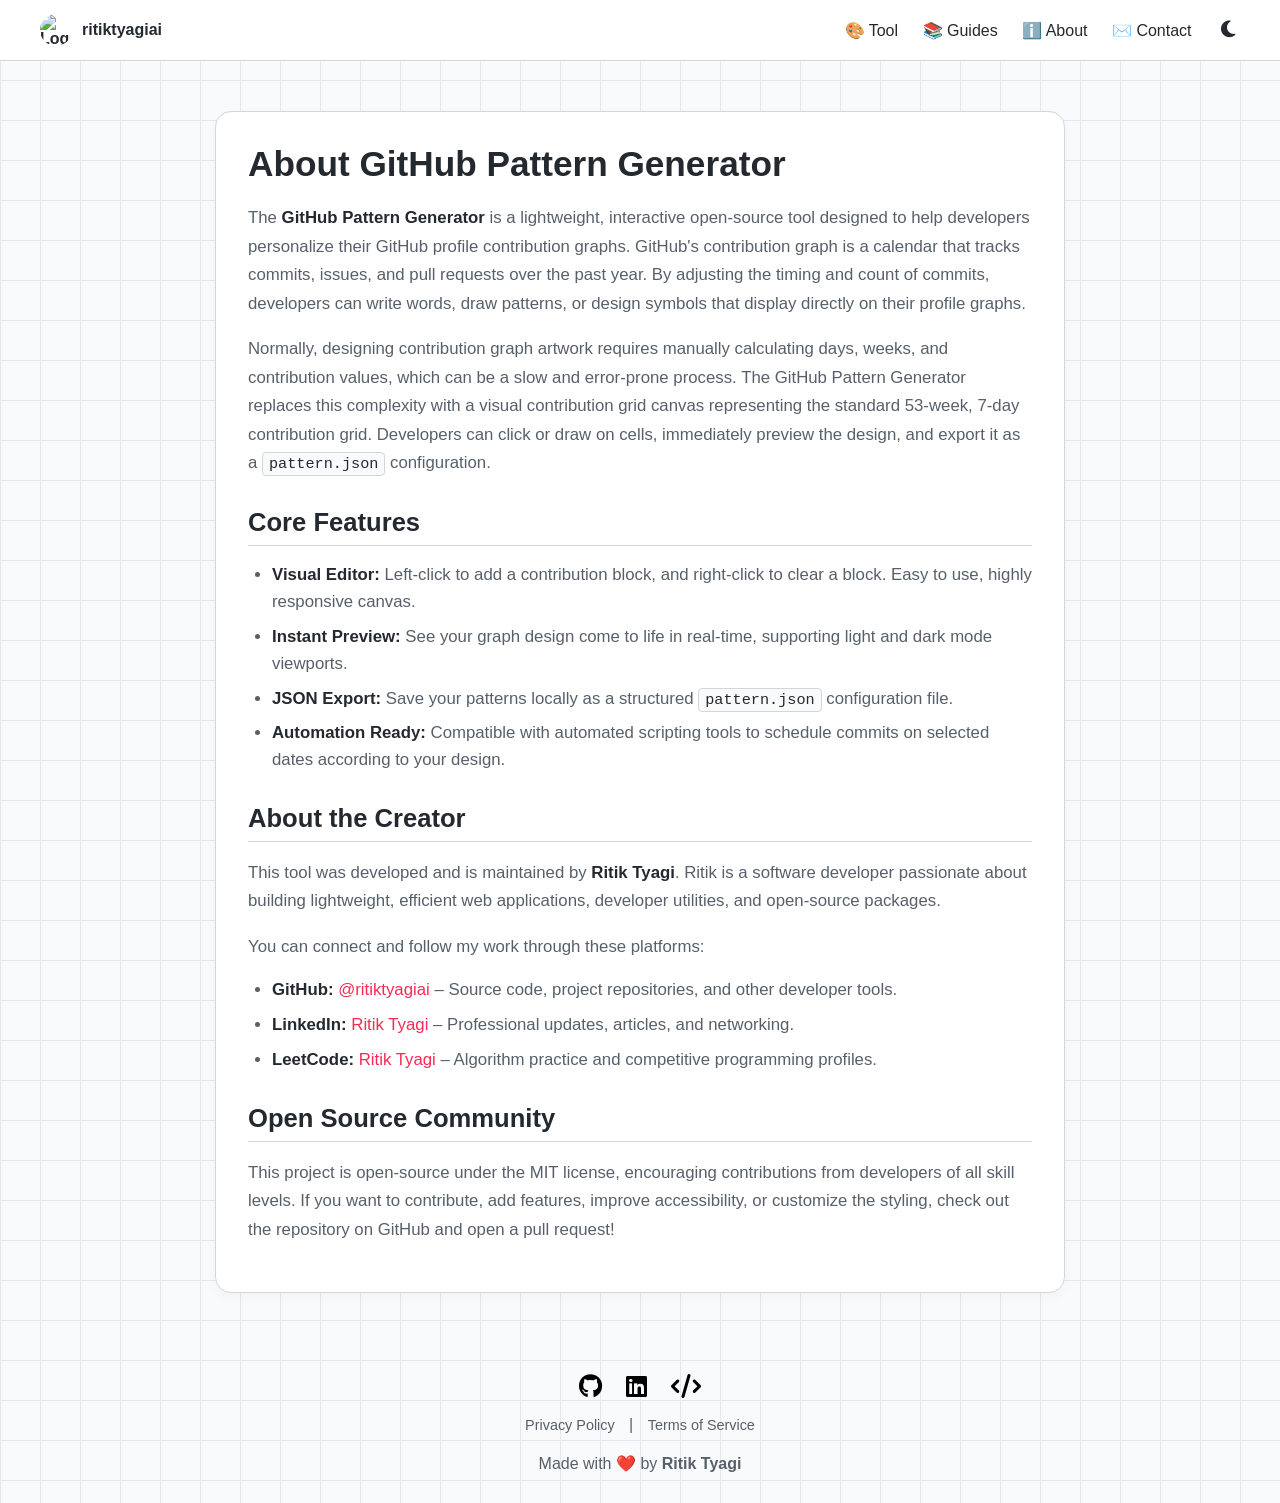
==== public/about.html @ 68cbdd0c "Pages Added" ====
<!DOCTYPE html>
<html lang="en">

<head>
  <meta charset="UTF-8">
  <title>About - GitHub Pattern Generator</title>
  <meta name="viewport" content="width=device-width, initial-scale=1.0">
  <link rel="stylesheet" href="style.css">
  <link rel="stylesheet" href="https://cdnjs.cloudflare.com/ajax/libs/font-awesome/6.5.0/css/all.min.css">
  <script async src="https://pagead2.googlesyndication.com/pagead/js/adsbygoogle.js?client=ca-pub-6363142267367412"
     crossorigin="anonymous"></script>
  <!-- Google tag (gtag.js) -->
  <script async src="https://www.googletagmanager.com/gtag/js?id=G-P4Q4NPDH2N"></script>
  <script>
    window.dataLayer = window.dataLayer || [];
    function gtag(){dataLayer.push(arguments);}
    gtag('js', new Date());

    gtag('config', 'G-P4Q4NPDH2N');
  </script>
</head>

<body>

  <!-- ================= HEADER ================= -->
  <header class="topbar">
    <div class="logo">
      <img src="assets/logo.jpg" class="header-logo" alt="Logo">
      <span class="logo-text">ritiktyagiai</span>
    </div>

    <nav class="nav">
      <a href="index.html">🎨 Tool</a>
      <a href="guides.html">📚 Guides</a>
      <a href="about.html" class="active">ℹ️ About</a>
      <a href="contact.html">✉️ Contact</a>
      <button id="theme-toggle" class="theme-toggle" aria-label="Toggle Dark Mode">
        <i class="fas fa-moon"></i>
      </button>
    </nav>
  </header>

  <!-- ================= PAGE CONTENT ================= -->
  <main class="page-wrapper">
    <div class="content-card">
      <h1>About GitHub Pattern Generator</h1>
      <p>
        The <strong>GitHub Pattern Generator</strong> is a lightweight, interactive open-source tool designed to help developers personalize their GitHub profile contribution graphs. GitHub's contribution graph is a calendar that tracks commits, issues, and pull requests over the past year. By adjusting the timing and count of commits, developers can write words, draw patterns, or design symbols that display directly on their profile graphs.
      </p>
      <p>
        Normally, designing contribution graph artwork requires manually calculating days, weeks, and contribution values, which can be a slow and error-prone process. The GitHub Pattern Generator replaces this complexity with a visual contribution grid canvas representing the standard 53-week, 7-day contribution grid. Developers can click or draw on cells, immediately preview the design, and export it as a <code>pattern.json</code> configuration.
      </p>

      <h2>Core Features</h2>
      <ul>
        <li><strong>Visual Editor:</strong> Left-click to add a contribution block, and right-click to clear a block. Easy to use, highly responsive canvas.</li>
        <li><strong>Instant Preview:</strong> See your graph design come to life in real-time, supporting light and dark mode viewports.</li>
        <li><strong>JSON Export:</strong> Save your patterns locally as a structured <code>pattern.json</code> configuration file.</li>
        <li><strong>Automation Ready:</strong> Compatible with automated scripting tools to schedule commits on selected dates according to your design.</li>
      </ul>

      <h2>About the Creator</h2>
      <p>
        This tool was developed and is maintained by <strong>Ritik Tyagi</strong>. Ritik is a software developer passionate about building lightweight, efficient web applications, developer utilities, and open-source packages. 
      </p>
      <p>
        You can connect and follow my work through these platforms:
      </p>
      <ul>
        <li><strong>GitHub:</strong> <a href="https://github.com/ritiktyagiai" target="_blank">@ritiktyagiai</a> – Source code, project repositories, and other developer tools.</li>
        <li><strong>LinkedIn:</strong> <a href="https://www.linkedin.com/in/ritiktyagiai/" target="_blank">Ritik Tyagi</a> – Professional updates, articles, and networking.</li>
        <li><strong>LeetCode:</strong> <a href="https://leetcode.com/u/ritiktyagiai" target="_blank">Ritik Tyagi</a> – Algorithm practice and competitive programming profiles.</li>
      </ul>

      <h2>Open Source Community</h2>
      <p>
        This project is open-source under the MIT license, encouraging contributions from developers of all skill levels. If you want to contribute, add features, improve accessibility, or customize the styling, check out the repository on GitHub and open a pull request!
      </p>
    </div>
  </main>

  <!-- ================= FOOTER ================= -->
  <footer class="footer">
    <div class="socials">
      <a href="https://github.com/ritiktyagiai" target="_blank"><i class="fab fa-github"></i></a>
      <a href="https://www.linkedin.com/in/ritiktyagiai/" target="_blank"><i class="fab fa-linkedin"></i></a>
      <a href="https://leetcode.com/u/ritiktyagiai" target="_blank"><i class="fas fa-code"></i></a>
    </div>
    <div class="footer-links" style="margin-top: 15px;">
      <a href="privacy.html" style="margin: 0 10px; color: var(--text-muted); text-decoration: none; font-size: 0.9rem;">Privacy Policy</a> | 
      <a href="terms.html" style="margin: 0 10px; color: var(--text-muted); text-decoration: none; font-size: 0.9rem;">Terms of Service</a>
    </div>
    <p style="margin-top: 20px;">Made with ❤️ by <strong>Ritik Tyagi</strong></p>
  </footer>

  <script src="script.js"></script>
</body>

</html>
---- public/style.css ----
:root {
  /* LIGHT THEME (Default) */
  --bg-color: #f9fafb;
  --bg-gradient-color: #e5e7eb;
  --text-color: #24292f;
  --text-muted: #57606a;
  --header-bg: #fff;
  --header-border: #d0d7de;
  --card-bg: #fff;
  --card-border: #d0d7de;
  --cell-bg: #ebedf0;
  --cell-active: #2da44e;
  --btn-bg: #fff;
  --btn-border: #d0d7de;
  --btn-text: #24292f;
  --btn-hover-bg: #FA2A55;
  --btn-hover-text: #fff;
  --logo-text-color: #24292f;
  --hint-color: #000000;
  --nav-hover: #FA2A55;
  --star-btn-bg: #000;
  --star-btn-text: #fff;
  --social-icon-color: #000;
}

[data-theme="dark"] {
  /* DARK THEME */
  --bg-color: #0d1117;
  --bg-gradient-color: #21262d;
  --text-color: #c9d1d9;
  --text-muted: #8b949e;
  --header-bg: #161b22;
  --header-border: #30363d;
  --card-bg: #161b22;
  --card-border: #30363d;
  --cell-bg: #2d333b;
  --cell-active: #39d353;
  --btn-bg: #21262d;
  --btn-border: #30363d;
  --btn-text: #c9d1d9;
  --btn-hover-bg: #FA2A55;
  --btn-hover-text: #fff;
  --logo-text-color: #f0f6fc;
  --hint-color: #c9d1d9;
  --nav-hover: #58a6ff;
  --star-btn-bg: #21262d;
  --star-btn-text: #c9d1d9;
  --social-icon-color: #c9d1d9;
}

* {
  box-sizing: border-box;
}

/* ================= GRID BACKGROUND ================= */
body {
  margin: 0;
  font-family: Arial, sans-serif;
  color: var(--text-color);
  background-color: var(--bg-color);
  background-image:
    linear-gradient(to right, var(--bg-gradient-color) 1px, transparent 1px),
    linear-gradient(to bottom, var(--bg-gradient-color) 1px, transparent 1px);
  background-size: 40px 40px;
  transition: background-color 0.3s ease, color 0.3s ease;
}

/* ================= HEADER ================= */
.topbar {
  display: flex;
  justify-content: space-between;
  align-items: center;
  padding: 14px 40px;
  background: var(--header-bg);
  border-bottom: 1px solid var(--header-border);
  transition: background-color 0.3s ease, border-color 0.3s ease;
}

.logo {
  display: flex;
  align-items: center;
  font-weight: bold;
  color: var(--logo-text-color);
}

.logo-icon {
  display: none;
}

.header-logo {
  width: 32px;
  height: 32px;
  border-radius: 50%;
  object-fit: cover;
  margin-right: 10px;
}

.nav a {
  margin-left: 20px;
  text-decoration: none;
  color: var(--text-color);
  position: relative;
  transition: color 0.2s ease;
}

.nav a:hover {
  color: var(--nav-hover);
  text-decoration: underline;
  text-underline-offset: 4px;
}

/* ================= PAGE ================= */
.page-wrapper {
  display: flex;
  justify-content: center;
  padding: 50px 0;
}

/* ================= CARD ================= */
.card {
  background: var(--card-bg);
  border: 1px solid var(--card-border);
  border-radius: 16px;
  padding: 24px;
  width: fit-content;
  transition: background-color 0.3s ease, border-color 0.3s ease;
}

/* ================= CARD HEADER ================= */
.card-header {
  display: flex;
  justify-content: space-between;
  align-items: center;
}

.star-btn {
  background: var(--star-btn-bg);
  color: var(--star-btn-text);
  padding: 6px 12px;
  border-radius: 8px;
  font-size: 13px;
  text-decoration: none;
  transition: transform 0.2s ease, background-color 0.3s ease;
  display: inline-block;
  border: 1px solid var(--header-border);
}

.star-btn:hover {
  transform: scale(1.1);
}


.mouse-icon {
  width: 16px;
  height: 16px;
  vertical-align: middle;
  margin-right: 4px;
}

.instruction-line {
  display: inline-flex;
  align-items: center;
  margin-top: 4px;
}

.demo-cell {
  display: inline-block;
  width: 14px;
  height: 14px;
  border-radius: 3px;
  margin-left: 8px;
  border: 1px solid rgba(27, 31, 35, 0.06);
}

.demo-cell.filled {
  background: var(--cell-active);
}

.demo-cell.empty {
  background: var(--cell-bg);
}

/* ================= GRID ================= */
.hint {
  font-size: 13px;
  color: var(--hint-color);
  margin-bottom: 12px;
}

.months {
  display: grid;
  grid-template-columns: repeat(12, 1fr);
  font-size: 12px;
  color: var(--text-muted);
  margin-left: 48px;
  margin-bottom: 6px;
}

.grid-wrapper {
  display: flex;
}

.days {
  display: grid;
  grid-template-rows: repeat(7, 16px);
  gap: 5px;
  font-size: 11px;
  color: var(--text-muted);
  margin-right: 8px;
}

#grid {
  display: grid;
  grid-template-columns: repeat(53, 14px);
  gap: 5px;
}

.cell {
  width: 14px;
  height: 14px;
  background: var(--cell-bg);
  border-radius: 3px;
  cursor: pointer;
  transition: background-color 0.2s ease;
}

.cell.active {
  background: var(--cell-active);
}

/* ================= BUTTONS ================= */
.actions {
  margin-top: 20px;
}

button {
  background: var(--btn-bg);
  border: 1px solid var(--btn-border);
  color: var(--btn-text);
  padding: 10px 16px;
  border-radius: 10px;
  cursor: pointer;
  transition: all 0.2s ease;
}

button:hover {
  background: var(--btn-hover-bg);
  color: var(--btn-hover-text);
  border-color: var(--btn-hover-bg);
  transform: scale(1.05);
  /* slightly reduce scale to be subtler */
}

button:active {
  transform: scale(1);
}

.reset {
  margin-left: 10px;
}

/* ================= FOOTER ================= */
.footer {
  text-align: center;
  margin: 30px 0;
  color: var(--text-muted);
}

.socials a {
  margin: 0 10px;
  color: var(--social-icon-color);
  font-size: 24px;
  display: inline-block;
  transition: transform 0.2s ease, text-shadow 0.2s ease, color 0.3s ease;
}

.socials a:hover {
  transform: scale(1.2);
  text-shadow: 0 5px 15px rgba(0, 0, 0, 0.3);
}

/* ================= THEME TOGGLE ================= */
.theme-toggle {
  background: none;
  border: none;
  color: var(--text-color);
  cursor: pointer;
  font-size: 1.2rem;
  margin-left: 20px;
  padding: 5px;
  transition: transform 0.2s ease;
}

.theme-toggle:hover {
  transform: rotate(15deg) scale(1.1);
  background: none;
  /* override default button hover */
  color: var(--nav-hover);
  border-color: transparent;
}

* {
  caret-color: transparent;
}

input, textarea {
  caret-color: auto;
}

/* ================= CONTENT PAGE STYLES ================= */
.content-card {
  max-width: 850px;
  width: 90%;
  margin: 0 auto;
  padding: 32px;
  background: var(--card-bg);
  border: 1px solid var(--card-border);
  border-radius: 16px;
  box-shadow: 0 4px 12px rgba(0, 0, 0, 0.03);
  transition: background-color 0.3s ease, border-color 0.3s ease;
}

.content-card h1 {
  font-size: 2.2rem;
  margin-top: 0;
  margin-bottom: 20px;
  color: var(--text-color);
  font-weight: 800;
}

.content-card h2 {
  font-size: 1.6rem;
  margin-top: 30px;
  margin-bottom: 15px;
  border-bottom: 1px solid var(--card-border);
  padding-bottom: 8px;
  color: var(--text-color);
}

.content-card h3 {
  font-size: 1.25rem;
  margin-top: 24px;
  margin-bottom: 10px;
  color: var(--text-color);
}

.content-card p {
  font-size: 1.05rem;
  line-height: 1.7;
  color: var(--text-muted);
  margin-bottom: 16px;
}

.content-card ul, .content-card ol {
  margin-bottom: 20px;
  padding-left: 24px;
  color: var(--text-muted);
}

.content-card li {
  font-size: 1.05rem;
  line-height: 1.6;
  margin-bottom: 8px;
}

.content-card a {
  color: var(--nav-hover);
  text-decoration: none;
  font-weight: 500;
  transition: text-decoration 0.2s ease;
}

.content-card a:hover {
  text-decoration: underline;
}

.content-card strong {
  color: var(--text-color);
}

/* Code blocks in content */
.content-card pre {
  background: var(--bg-color);
  border: 1px solid var(--card-border);
  padding: 16px;
  border-radius: 8px;
  overflow-x: auto;
  margin: 16px 0;
}

.content-card code {
  font-family: 'Courier New', Courier, monospace;
  font-size: 0.95rem;
  background: var(--bg-color);
  padding: 2px 6px;
  border-radius: 4px;
  border: 1px solid var(--card-border);
  color: var(--text-color);
}

.content-card pre code {
  border: none;
  padding: 0;
  background: none;
}

/* ================= CONTACT FORM ================= */
.contact-form {
  margin-top: 24px;
}

.form-group {
  margin-bottom: 20px;
}

.form-group label {
  display: block;
  font-weight: 600;
  margin-bottom: 8px;
  font-size: 0.95rem;
  color: var(--text-color);
}

.form-group input,
.form-group textarea {
  width: 100%;
  padding: 12px;
  border: 1px solid var(--card-border);
  border-radius: 8px;
  background: var(--bg-color);
  color: var(--text-color);
  font-family: inherit;
  font-size: 1rem;
  transition: border-color 0.2s ease, box-shadow 0.2s ease;
  caret-color: auto;
}

.form-group input:focus,
.form-group textarea:focus {
  outline: none;
  border-color: var(--nav-hover);
  box-shadow: 0 0 0 3px rgba(250, 42, 85, 0.15);
}

/* ================= GUIDE CARD GRID ================= */
.guide-grid {
  display: grid;
  grid-template-columns: 1fr;
  gap: 24px;
  margin-top: 30px;
}

@media (min-width: 768px) {
  .guide-grid {
    grid-template-columns: 1fr 1fr;
  }
}

.guide-card {
  border: 1px solid var(--card-border);
  border-radius: 12px;
  padding: 20px;
  background: var(--bg-color);
  transition: transform 0.2s ease, box-shadow 0.2s ease;
  cursor: pointer;
  display: flex;
  flex-direction: column;
  justify-content: space-between;
  text-decoration: none;
}

.guide-card:hover {
  transform: translateY(-4px);
  box-shadow: 0 8px 24px rgba(0, 0, 0, 0.05);
  border-color: var(--nav-hover);
}

.guide-card h3 {
  margin-top: 0;
  color: var(--text-color);
  font-size: 1.25rem;
}

.guide-card p {
  color: var(--text-muted);
  font-size: 0.95rem;
  line-height: 1.5;
  margin-bottom: 16px;
}

.guide-card .read-more {
  color: var(--nav-hover);
  font-weight: 600;
  font-size: 0.9rem;
  display: inline-flex;
  align-items: center;
  gap: 4px;
}

/* Alert block for guides */
.info-alert {
  background: rgba(250, 42, 85, 0.05);
  border-left: 4px solid var(--nav-hover);
  padding: 16px;
  border-radius: 4px;
  margin: 20px 0;
}

.info-alert p {
  margin: 0;
  font-size: 0.95rem;
  line-height: 1.5;
  color: var(--text-muted);
}
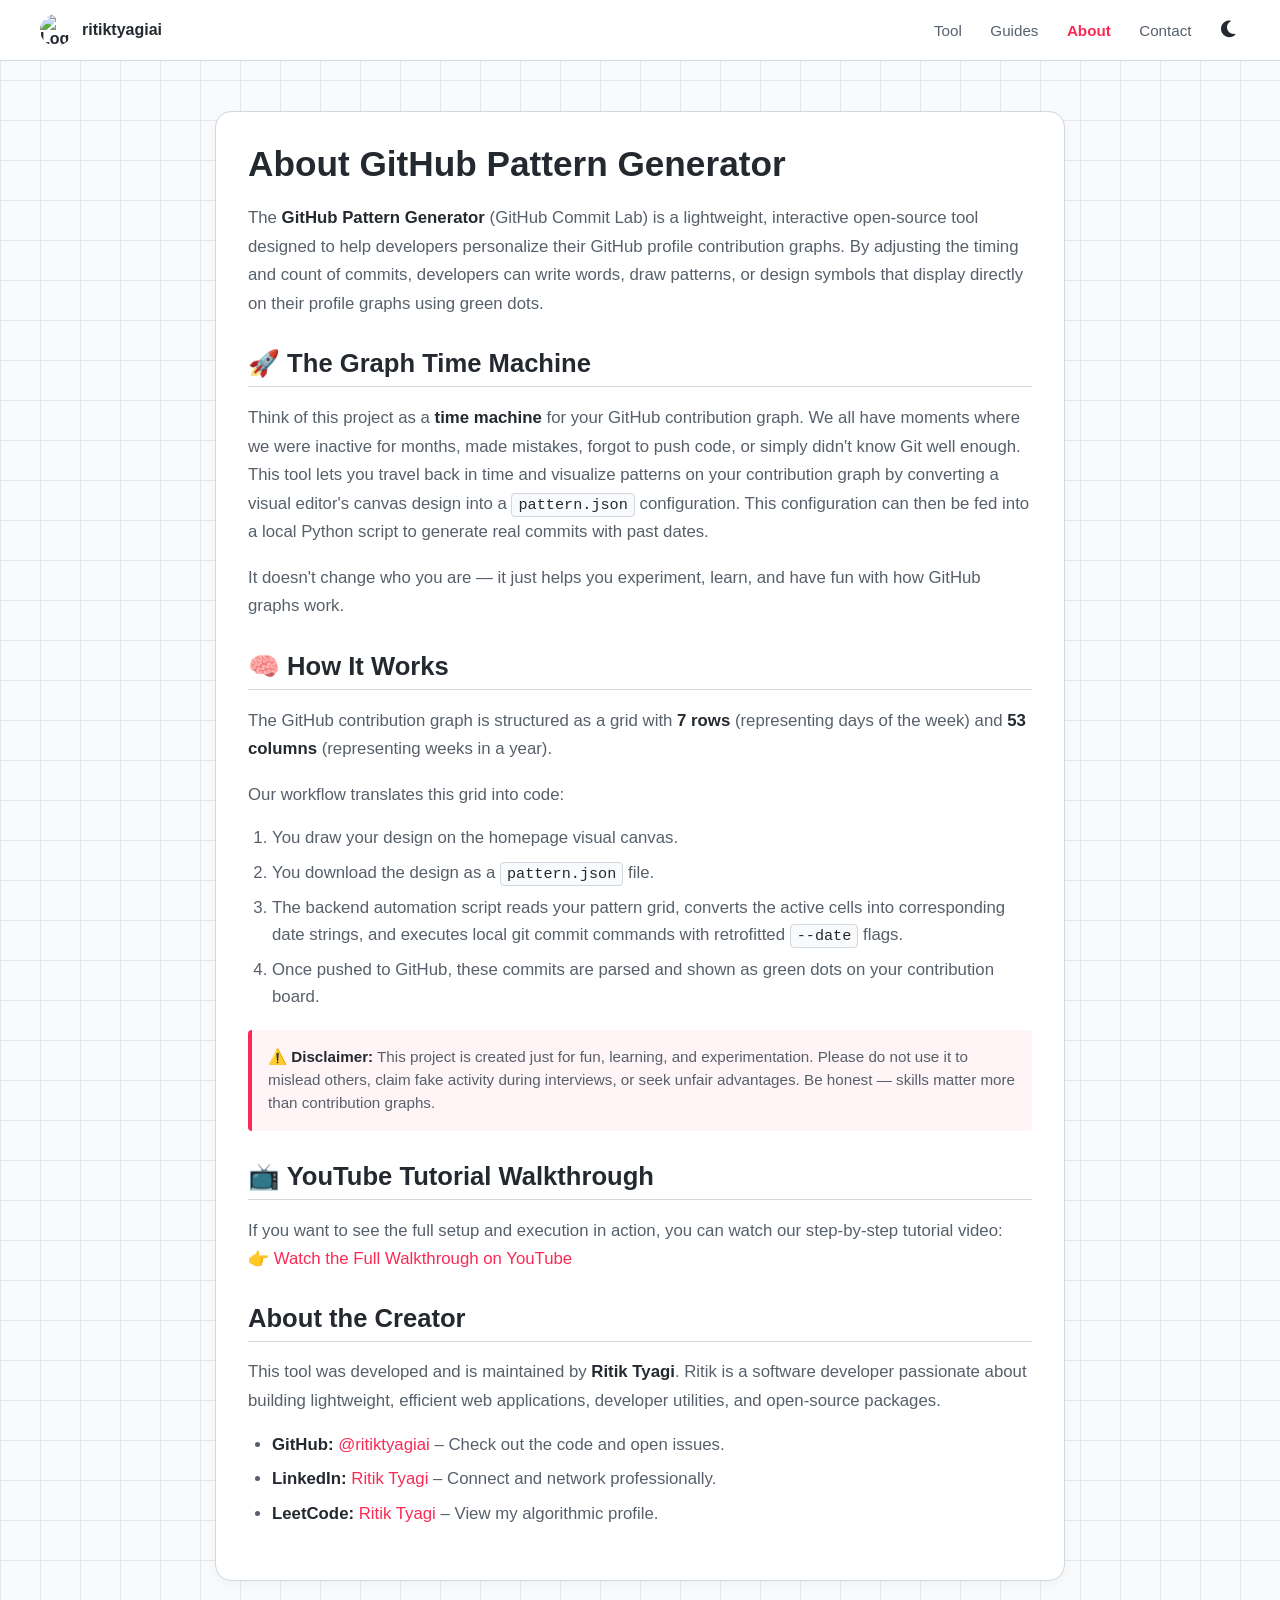
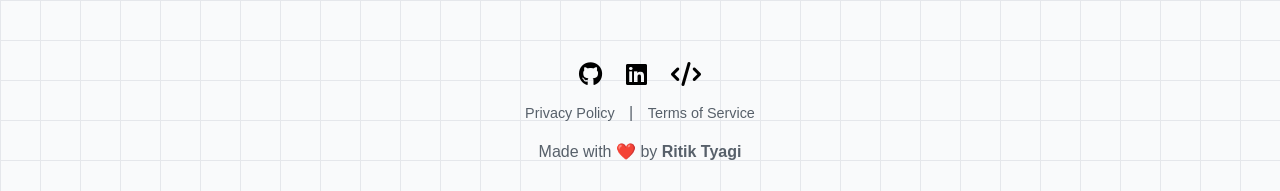
==== commit 81d5a554: "update content" ====
--- a/public/about.html
+++ b/public/about.html
@@ -30,10 +30,10 @@
     </div>
 
     <nav class="nav">
-      <a href="index.html">🎨 Tool</a>
-      <a href="guides.html">📚 Guides</a>
-      <a href="about.html" class="active">ℹ️ About</a>
-      <a href="contact.html">✉️ Contact</a>
+      <a href="index.html">Tool</a>
+      <a href="guides.html">Guides</a>
+      <a href="about.html" class="active">About</a>
+      <a href="contact.html">Contact</a>
       <button id="theme-toggle" class="theme-toggle" aria-label="Toggle Dark Mode">
         <i class="fas fa-moon"></i>
       </button>
@@ -45,37 +45,51 @@
     <div class="content-card">
       <h1>About GitHub Pattern Generator</h1>
       <p>
-        The <strong>GitHub Pattern Generator</strong> is a lightweight, interactive open-source tool designed to help developers personalize their GitHub profile contribution graphs. GitHub's contribution graph is a calendar that tracks commits, issues, and pull requests over the past year. By adjusting the timing and count of commits, developers can write words, draw patterns, or design symbols that display directly on their profile graphs.
+        The <strong>GitHub Pattern Generator</strong> (GitHub Commit Lab) is a lightweight, interactive open-source tool designed to help developers personalize their GitHub profile contribution graphs. By adjusting the timing and count of commits, developers can write words, draw patterns, or design symbols that display directly on their profile graphs using green dots.
+      </p>
+      
+      <h2>🚀 The Graph Time Machine</h2>
+      <p>
+        Think of this project as a <strong>time machine</strong> for your GitHub contribution graph. We all have moments where we were inactive for months, made mistakes, forgot to push code, or simply didn't know Git well enough. This tool lets you travel back in time and visualize patterns on your contribution graph by converting a visual editor's canvas design into a <code>pattern.json</code> configuration. This configuration can then be fed into a local Python script to generate real commits with past dates.
       </p>
       <p>
-        Normally, designing contribution graph artwork requires manually calculating days, weeks, and contribution values, which can be a slow and error-prone process. The GitHub Pattern Generator replaces this complexity with a visual contribution grid canvas representing the standard 53-week, 7-day contribution grid. Developers can click or draw on cells, immediately preview the design, and export it as a <code>pattern.json</code> configuration.
+        It doesn't change who you are — it just helps you experiment, learn, and have fun with how GitHub graphs work.
       </p>
 
-      <h2>Core Features</h2>
-      <ul>
-        <li><strong>Visual Editor:</strong> Left-click to add a contribution block, and right-click to clear a block. Easy to use, highly responsive canvas.</li>
-        <li><strong>Instant Preview:</strong> See your graph design come to life in real-time, supporting light and dark mode viewports.</li>
-        <li><strong>JSON Export:</strong> Save your patterns locally as a structured <code>pattern.json</code> configuration file.</li>
-        <li><strong>Automation Ready:</strong> Compatible with automated scripting tools to schedule commits on selected dates according to your design.</li>
-      </ul>
+      <h2>🧠 How It Works</h2>
+      <p>
+        The GitHub contribution graph is structured as a grid with <strong>7 rows</strong> (representing days of the week) and <strong>53 columns</strong> (representing weeks in a year). 
+      </p>
+      <p>
+        Our workflow translates this grid into code:
+      </p>
+      <ol>
+        <li>You draw your design on the homepage visual canvas.</li>
+        <li>You download the design as a <code>pattern.json</code> file.</li>
+        <li>The backend automation script reads your pattern grid, converts the active cells into corresponding date strings, and executes local git commit commands with retrofitted <code>--date</code> flags.</li>
+        <li>Once pushed to GitHub, these commits are parsed and shown as green dots on your contribution board.</li>
+      </ol>
+
+      <div class="info-alert">
+        <p><strong>⚠️ Disclaimer:</strong> This project is created just for fun, learning, and experimentation. Please do not use it to mislead others, claim fake activity during interviews, or seek unfair advantages. Be honest — skills matter more than contribution graphs.</p>
+      </div>
+
+      <h2>📺 YouTube Tutorial Walkthrough</h2>
+      <p>
+        If you want to see the full setup and execution in action, you can watch our step-by-step tutorial video:
+        <br>
+        👉 <a href="https://youtu.be/OQpGpr-m42s" target="_blank">Watch the Full Walkthrough on YouTube</a>
+      </p>
 
       <h2>About the Creator</h2>
       <p>
         This tool was developed and is maintained by <strong>Ritik Tyagi</strong>. Ritik is a software developer passionate about building lightweight, efficient web applications, developer utilities, and open-source packages. 
       </p>
-      <p>
-        You can connect and follow my work through these platforms:
-      </p>
       <ul>
-        <li><strong>GitHub:</strong> <a href="https://github.com/ritiktyagiai" target="_blank">@ritiktyagiai</a> – Source code, project repositories, and other developer tools.</li>
-        <li><strong>LinkedIn:</strong> <a href="https://www.linkedin.com/in/ritiktyagiai/" target="_blank">Ritik Tyagi</a> – Professional updates, articles, and networking.</li>
-        <li><strong>LeetCode:</strong> <a href="https://leetcode.com/u/ritiktyagiai" target="_blank">Ritik Tyagi</a> – Algorithm practice and competitive programming profiles.</li>
+        <li><strong>GitHub:</strong> <a href="https://github.com/ritiktyagiai" target="_blank">@ritiktyagiai</a> – Check out the code and open issues.</li>
+        <li><strong>LinkedIn:</strong> <a href="https://www.linkedin.com/in/ritiktyagiai/" target="_blank">Ritik Tyagi</a> – Connect and network professionally.</li>
+        <li><strong>LeetCode:</strong> <a href="https://leetcode.com/u/ritiktyagiai" target="_blank">Ritik Tyagi</a> – View my algorithmic profile.</li>
       </ul>
-
-      <h2>Open Source Community</h2>
-      <p>
-        This project is open-source under the MIT license, encouraging contributions from developers of all skill levels. If you want to contribute, add features, improve accessibility, or customize the styling, check out the repository on GitHub and open a pull request!
-      </p>
     </div>
   </main>
 
@@ -87,7 +101,7 @@
       <a href="https://leetcode.com/u/ritiktyagiai" target="_blank"><i class="fas fa-code"></i></a>
     </div>
     <div class="footer-links" style="margin-top: 15px;">
-      <a href="privacy.html" style="margin: 0 10px; color: var(--text-muted); text-decoration: none; font-size: 0.9rem;">Privacy Policy</a> | 
+      <a href="privacy-policy.html" style="margin: 0 10px; color: var(--text-muted); text-decoration: none; font-size: 0.9rem;">Privacy Policy</a> | 
       <a href="terms.html" style="margin: 0 10px; color: var(--text-muted); text-decoration: none; font-size: 0.9rem;">Terms of Service</a>
     </div>
     <p style="margin-top: 20px;">Made with ❤️ by <strong>Ritik Tyagi</strong></p>
--- a/public/style.css
+++ b/public/style.css
@@ -96,17 +96,22 @@
 }
 
 .nav a {
-  margin-left: 20px;
+  margin-left: 24px;
   text-decoration: none;
-  color: var(--text-color);
-  position: relative;
+  color: var(--text-muted);
+  font-weight: 500;
+  font-size: 0.95rem;
   transition: color 0.2s ease;
+}
+
+.nav a.active {
+  color: var(--nav-hover);
+  font-weight: 600;
 }
 
 .nav a:hover {
   color: var(--nav-hover);
-  text-decoration: underline;
-  text-underline-offset: 4px;
+  text-decoration: none;
 }
 
 /* ================= PAGE ================= */
@@ -511,4 +516,67 @@
   font-size: 0.95rem;
   line-height: 1.5;
   color: var(--text-muted);
+}
+
+/* YouTube responsive video and thumbnail container */
+.video-link-wrapper {
+  display: block;
+  width: 100%;
+  margin: 20px 0;
+  text-decoration: none;
+}
+
+.video-thumbnail-container {
+  position: relative;
+  width: 100%;
+  padding-bottom: 56.25%; /* 16:9 Aspect Ratio */
+  height: 0;
+  overflow: hidden;
+  border-radius: 12px;
+  border: 1px solid var(--card-border);
+  cursor: pointer;
+  background-color: #000;
+}
+
+.video-thumbnail {
+  position: absolute;
+  top: 0;
+  left: 0;
+  width: 100%;
+  height: 100%;
+  object-fit: cover;
+  transition: transform 0.3s ease, filter 0.3s ease;
+}
+
+.video-thumbnail-container:hover .video-thumbnail {
+  transform: scale(1.03);
+  filter: brightness(0.85);
+}
+
+.play-button-overlay {
+  position: absolute;
+  top: 50%;
+  left: 50%;
+  transform: translate(-50%, -50%);
+  width: 68px;
+  height: 48px;
+  background: rgba(250, 42, 85, 0.9);
+  border-radius: 14px;
+  display: flex;
+  align-items: center;
+  justify-content: center;
+  color: #fff;
+  font-size: 20px;
+  transition: background 0.2s ease, transform 0.2s ease, box-shadow 0.2s ease;
+  box-shadow: 0 4px 10px rgba(0, 0, 0, 0.3);
+}
+
+.video-thumbnail-container:hover .play-button-overlay {
+  background: #fa2a55;
+  transform: translate(-50%, -50%) scale(1.1);
+  box-shadow: 0 6px 15px rgba(250, 42, 85, 0.4);
+}
+
+.play-button-overlay i {
+  margin-left: 3px;
 }
